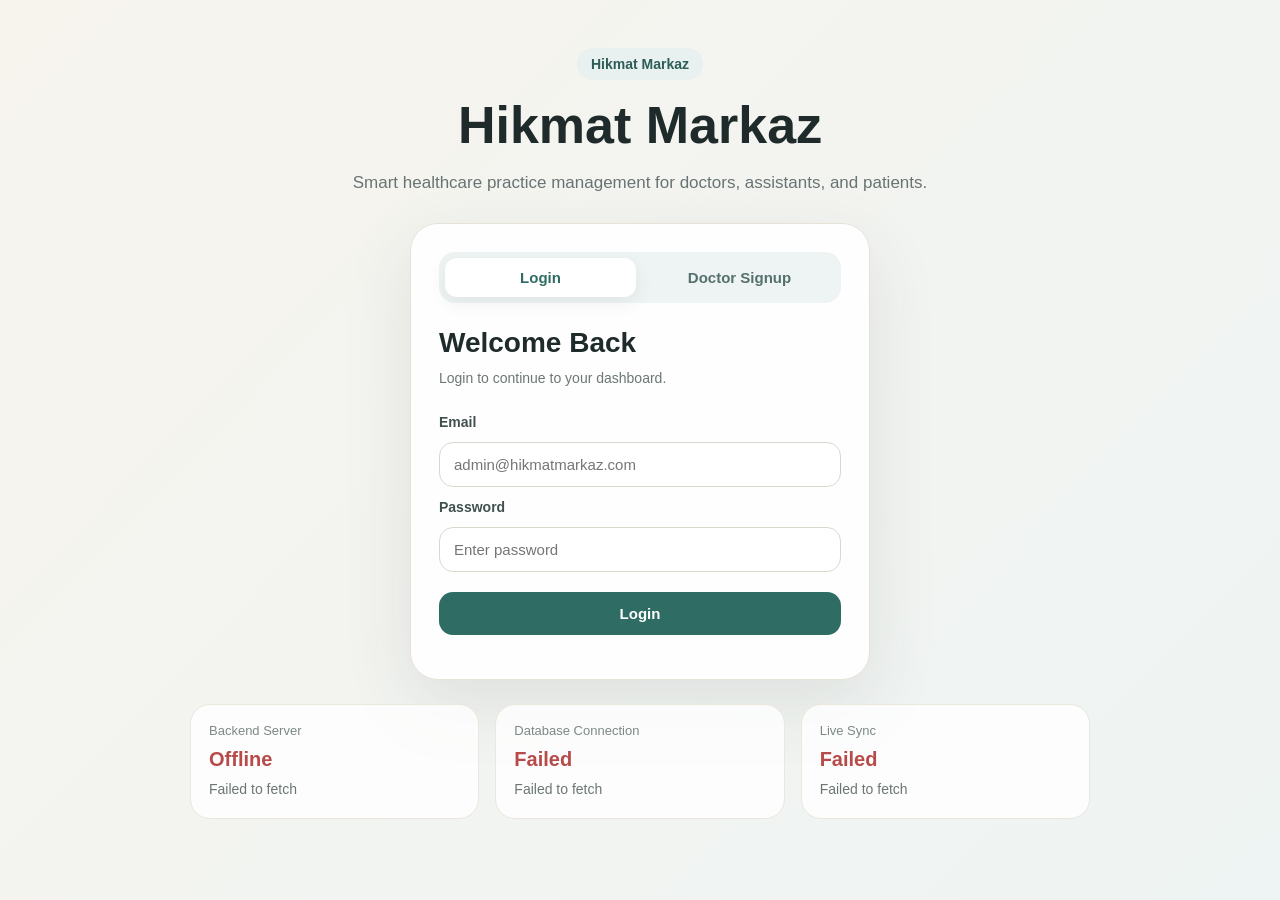
==== frontend/dashboard.html @ 4fc1a4f5 "Improve doctor schedule management" ====
<!DOCTYPE html>
<html lang="en">
<head>
    <meta charset="UTF-8">
    <title>Hikmat Markaz Dashboard</title>
    <meta name="viewport" content="width=device-width, initial-scale=1.0">

    <link rel="stylesheet" href="./css/style.css">
</head>
<body>

    <main class="dashboard-page">
        <header class="dashboard-topbar">
            <div>
                <div class="brand-badge">Hikmat Markaz</div>
                <h1 id="dashboardTitle">Dashboard</h1>
                <p id="dashboardSubtitle">Loading your workspace...</p>
            </div>

            <div class="dashboard-user">
                <span id="loggedInRole">Role</span>
                <strong id="loggedInEmail">email@example.com</strong>
                <button id="logoutButton" class="secondary-button" type="button">Logout</button>
            </div>
        </header>

        <section id="adminDashboard" class="dashboard-panel hidden">
            <div class="dashboard-header">
                <div>
                    <h2>Admin Dashboard</h2>
                    <p>Review and manage doctor signup requests.</p>
                </div>

                <button id="refreshPendingDoctorsButton" class="secondary-button" type="button">
                    Refresh
                </button>
            </div>

            <div class="summary-grid">
                <div class="summary-card">
                    <span>Pending Doctors</span>
                    <strong id="pendingDoctorsCount">0</strong>
                </div>

                <div class="summary-card">
                    <span>Approved Doctors</span>
                    <strong id="approvedDoctorsCount">0</strong>
                </div>

                <div class="summary-card">
                    <span>Rejected Doctors</span>
                    <strong id="rejectedDoctorsCount">0</strong>
                </div>
            </div>

            <div id="adminMessage" class="form-result"></div>

            <div id="pendingDoctorsList" class="doctor-list">
                <p class="muted-text">No pending requests loaded yet.</p>
            </div>
        </section>

        <section id="doctorDashboard" class="dashboard-panel hidden">
            <div class="dashboard-header">
                <div>
                    <h2>Doctor Workspace</h2>
                    <p>Manage settings, assistants, queue, appointments, and custom clinical fields.</p>
                </div>

                <button id="refreshDoctorSettingsButton" class="secondary-button" type="button">
                    Refresh
                </button>
            </div>

            <div class="doctor-module-tabs">
                <button class="doctor-module-tab active" type="button" data-doctor-tab="doctorSettingsTab">
                    Settings
                </button>

                <button class="doctor-module-tab" type="button" data-doctor-tab="doctorPaTab">
                    PA List
                </button>

                <button class="doctor-module-tab" type="button" data-doctor-tab="doctorQueueTab">
                    Queue
                </button>

                <button class="doctor-module-tab" type="button" data-doctor-tab="doctorAppointmentsTab">
                    Appointments
                </button>
            </div>

            <div id="doctorSettingsMessage" class="form-result"></div>

            <section id="doctorSettingsTab" class="doctor-module-panel">
                <div class="doctor-settings-grid">
                    <div class="settings-card">
                        <h3>Add Hospital / Clinic</h3>

                        <form id="hospitalForm">
                            <label>Hospital / Clinic Name</label>
                            <input id="hospitalName" type="text" placeholder="Evercare Hospital" required>

                            <label>Address</label>
                            <input id="hospitalAddress" type="text" placeholder="Main Boulevard, Lahore">

                            <label>City</label>
                            <input id="hospitalCity" type="text" placeholder="Lahore" required>

                            <button type="submit">Add Hospital</button>
                        </form>
                    </div>

                    <div class="settings-card">
                        <h3>Add Weekly Schedule</h3>

                        <form id="scheduleForm">
                            <label>Hospital / Clinic</label>
                            <select id="scheduleHospital" required>
                                <option value="">Select hospital</option>
                            </select>

                            <label>Days</label>

                            <div class="schedule-days-box">
                                <label class="day-checkbox">
                                    <input type="checkbox" name="scheduleDay" value="0">
                                    <span>Sunday</span>
                                </label>

                                <label class="day-checkbox">
                                    <input type="checkbox" name="scheduleDay" value="1">
                                    <span>Monday</span>
                                </label>

                                <label class="day-checkbox">
                                    <input type="checkbox" name="scheduleDay" value="2">
                                    <span>Tuesday</span>
                                </label>

                                <label class="day-checkbox">
                                    <input type="checkbox" name="scheduleDay" value="3">
                                    <span>Wednesday</span>
                                </label>

                                <label class="day-checkbox">
                                    <input type="checkbox" name="scheduleDay" value="4">
                                    <span>Thursday</span>
                                </label>

                                <label class="day-checkbox">
                                    <input type="checkbox" name="scheduleDay" value="5">
                                    <span>Friday</span>
                                </label>

                                <label class="day-checkbox">
                                    <input type="checkbox" name="scheduleDay" value="6">
                                    <span>Saturday</span>
                                </label>
                            </div>

                            <p class="field-hint">
                                Select multiple days when timing is same. If timing is different on some days, create a separate schedule entry.
                            </p>

                            <label>Start Time</label>
                            <input id="scheduleStartTime" type="time" required>

                            <label>End Time</label>
                            <input id="scheduleEndTime" type="time" required>

                            <label>Default Consultation Minutes</label>
                            <input id="scheduleDuration" type="number" value="15" min="1" required>

                            <label>Consultation Fee</label>
                            <input id="scheduleFee" type="number" value="0" min="0" required>

                            <button type="submit">Add Schedule</button>
                        </form>
                    </div>

                    <div class="settings-card">
                        <h3>Add Dynamic Form Field</h3>

                        <form id="formFieldForm">
                            <label>Where should this field appear?</label>
                            <select id="fieldContext" required>
                                <option value="patient_intake">PA Patient Intake Form</option>
                                <option value="consultation">Doctor Consultation Form</option>
                            </select>

                            <label>Field Label</label>
                            <input id="fieldLabel" type="text" placeholder="Pregnancy Month" required>

                            <label>Field Type</label>
                            <select id="fieldType" required>
                                <option value="text">Text</option>
                                <option value="number">Number</option>
                                <option value="date">Date</option>
                                <option value="time">Time</option>
                                <option value="textarea">Textarea</option>
                                <option value="select">Dropdown</option>
                                <option value="checkbox">Checkbox</option>
                                <option value="boolean">Yes / No</option>
                            </select>

                            <label>Placeholder</label>
                            <input id="fieldPlaceholder" type="text" placeholder="Enter value">

                            <label>Help Text</label>
                            <input id="fieldHelpText" type="text" placeholder="Optional guidance">

                            <label class="checkbox-row">
                                <input id="fieldRequired" type="checkbox">
                                Required field
                            </label>

                            <button type="submit">Add Field</button>
                        </form>
                    </div>
                </div>

                <div class="settings-lists-grid">
                    <div class="settings-list-card">
                        <h3>Hospitals / Clinics</h3>
                        <div id="doctorHospitalsList" class="compact-list">
                            <p class="muted-text">No hospitals loaded.</p>
                        </div>
                    </div>

                    <div class="settings-list-card">
                        <h3>Schedules</h3>
                        <div id="doctorSchedulesList" class="compact-list">
                            <p class="muted-text">No schedules loaded.</p>
                        </div>
                    </div>

                    <div class="settings-list-card">
                        <h3>Dynamic Fields</h3>
                        <div id="doctorFieldsList" class="compact-list">
                            <p class="muted-text">No fields loaded.</p>
                        </div>
                    </div>
                </div>

                <div class="settings-complete-panel">
                    <div>
                        <h3>Complete Settings</h3>
                        <p>After adding at least one hospital and one schedule, mark your settings as complete.</p>
                    </div>

                    <button id="completeSettingsButton" type="button">
                        Mark Settings Complete
                    </button>
                </div>
            </section>

            <section id="doctorPaTab" class="doctor-module-panel hidden">
                <div class="placeholder-grid">
                    <div class="placeholder-card">PA List</div>
                    <div class="placeholder-card">Invite PA</div>
                    <div class="placeholder-card">PA Hospital Link</div>
                    <div class="placeholder-card">PA Status</div>
                </div>
            </section>

            <section id="doctorQueueTab" class="doctor-module-panel hidden">
                <div class="placeholder-grid">
                    <div class="placeholder-card">Today Queue</div>
                    <div class="placeholder-card">Prioritize Patient</div>
                    <div class="placeholder-card">Start Consultation</div>
                    <div class="placeholder-card">Live Queue Sync</div>
                </div>
            </section>

            <section id="doctorAppointmentsTab" class="doctor-module-panel hidden">
                <div class="placeholder-grid">
                    <div class="placeholder-card">Upcoming Appointments</div>
                    <div class="placeholder-card">Completed Visits</div>
                    <div class="placeholder-card">Pending Payments</div>
                    <div class="placeholder-card">Patient History</div>
                </div>
            </section>
        </section>

        <section id="paDashboard" class="dashboard-panel hidden">
            <div class="dashboard-header">
                <div>
                    <h2>PA Dashboard</h2>
                    <p>Assigned doctors, appointment booking, payments, and prescription printing will appear here.</p>
                </div>
            </div>

            <div class="placeholder-grid">
                <div class="placeholder-card">Assigned Doctors</div>
                <div class="placeholder-card">Book Appointment</div>
                <div class="placeholder-card">Fee Status</div>
                <div class="placeholder-card">Print Prescription</div>
            </div>
        </section>

        <section id="patientDashboard" class="dashboard-panel hidden">
            <div class="dashboard-header">
                <div>
                    <h2>Patient Portal</h2>
                    <p>Your appointments, visit history, and prescriptions will appear here.</p>
                </div>
            </div>

            <div class="placeholder-grid">
                <div class="placeholder-card">My Appointments</div>
                <div class="placeholder-card">My Prescriptions</div>
                <div class="placeholder-card">Request Appointment</div>
                <div class="placeholder-card">Medical History</div>
            </div>
        </section>
    </main>

    <script src="./js/config.js"></script>
    <script src="./js/dashboard.js"></script>
</body>
</html>
---- frontend/css/style.css ----
* {
    box-sizing: border-box;
}

body {
    margin: 0;
    font-family: Inter, Arial, sans-serif;
    background: linear-gradient(135deg, #f7f4ee, #eef4f3);
    color: #24302f;
}

.landing-page {
    min-height: 100vh;
    display: flex;
    flex-direction: column;
    align-items: center;
    padding: 48px 24px;
}

.landing-header {
    text-align: center;
    max-width: 740px;
    margin-bottom: 26px;
}

.brand-badge {
    display: inline-flex;
    padding: 8px 14px;
    border-radius: 999px;
    background: #e8f1ef;
    color: #2d5d56;
    font-size: 14px;
    font-weight: 700;
    margin-bottom: 18px;
}

.landing-header h1 {
    margin: 0;
    font-size: 52px;
    line-height: 1.05;
    color: #1f2b2a;
}

.slogan {
    margin: 16px auto 0;
    color: #687473;
    font-size: 17px;
    line-height: 1.7;
}

.auth-card {
    width: 100%;
    max-width: 460px;
    background: rgba(255, 255, 255, 0.94);
    border: 1px solid #e7e2d8;
    border-radius: 28px;
    padding: 28px;
    box-shadow: 0 24px 70px rgba(50, 60, 60, 0.10);
}

.tab-bar {
    display: grid;
    grid-template-columns: 1fr 1fr;
    gap: 8px;
    background: #eef4f3;
    padding: 6px;
    border-radius: 16px;
    margin-bottom: 24px;
}

.tab-button {
    margin: 0;
    background: transparent;
    color: #55706c;
    border-radius: 12px;
    padding: 11px 10px;
}

.tab-button:hover {
    transform: none;
    background: #e3eeeb;
}

.tab-button.active {
    background: white;
    color: #2f6d64;
    box-shadow: 0 6px 18px rgba(50, 60, 60, 0.08);
}

h2 {
    margin: 0 0 8px;
    font-size: 28px;
    color: #1f2b2a;
}

.auth-note {
    margin: 0 0 24px;
    color: #6c7775;
    font-size: 14px;
    line-height: 1.6;
}

form {
    display: flex;
    flex-direction: column;
    gap: 12px;
}

label {
    color: #40504e;
    font-size: 14px;
    font-weight: 700;
}

input,
textarea,
select {
    width: 100%;
    border: 1px solid #dcd7ce;
    background: white;
    border-radius: 14px;
    padding: 13px 14px;
    font-size: 15px;
    outline: none;
    color: #24302f;
    font-family: inherit;
}

input:focus,
textarea:focus,
select:focus {
    border-color: #2f6d64;
    box-shadow: 0 0 0 4px rgba(47, 109, 100, 0.08);
}

.field-hint {
    margin: -4px 0 4px;
    color: #7d8987;
    font-size: 13px;
    line-height: 1.5;
}

button {
    border: none;
    background: #2f6d64;
    color: white;
    padding: 13px 22px;
    border-radius: 14px;
    font-size: 15px;
    font-weight: 700;
    cursor: pointer;
    transition: 0.2s ease;
    margin-top: 8px;
}

button:hover {
    background: #25584f;
    transform: translateY(-1px);
}

.secondary-button {
    background: #e8f1ef;
    color: #2d5d56;
}

.secondary-button:hover {
    background: #dceae7;
}

.danger-button {
    background: #b84a4a;
}

.danger-button:hover {
    background: #9f3c3c;
}

.form-result {
    margin-top: 16px;
    font-size: 14px;
    line-height: 1.5;
}

.system-status-panel {
    width: 100%;
    max-width: 900px;
    display: grid;
    grid-template-columns: repeat(3, 1fr);
    gap: 16px;
    margin-top: 24px;
}

.status-card {
    background: rgba(255, 255, 255, 0.80);
    border: 1px solid #ece7dd;
    border-radius: 20px;
    padding: 18px;
}

.status-card .label {
    display: block;
    color: #7d8987;
    font-size: 13px;
    margin-bottom: 10px;
}

.status-card strong {
    display: block;
    font-size: 20px;
    color: #263332;
    margin-bottom: 8px;
}

.status-card p {
    margin: 0;
    color: #6c7775;
    font-size: 14px;
    line-height: 1.5;
}

.dashboard-page {
    min-height: 100vh;
    padding: 34px;
}

.dashboard-topbar {
    max-width: 1180px;
    margin: 0 auto 24px;
    background: rgba(255, 255, 255, 0.94);
    border: 1px solid #e7e2d8;
    border-radius: 28px;
    padding: 28px;
    box-shadow: 0 18px 50px rgba(50, 60, 60, 0.08);
    display: flex;
    justify-content: space-between;
    gap: 24px;
    align-items: flex-start;
}

.dashboard-topbar h1 {
    margin: 0;
    font-size: 38px;
    color: #1f2b2a;
}

.dashboard-topbar p {
    margin: 8px 0 0;
    color: #687473;
}

.dashboard-user {
    background: #fbfaf7;
    border: 1px solid #ece7dd;
    border-radius: 18px;
    padding: 16px;
    min-width: 240px;
}

.dashboard-user span {
    display: block;
    color: #2f6d64;
    text-transform: capitalize;
    font-size: 14px;
    font-weight: 700;
}

.dashboard-user strong {
    display: block;
    margin-top: 5px;
    color: #263332;
    font-size: 14px;
    word-break: break-all;
}

.dashboard-panel {
    max-width: 1180px;
    margin: 0 auto;
    background: white;
    border: 1px solid #ece7dd;
    border-radius: 24px;
    padding: 24px;
    box-shadow: 0 18px 50px rgba(50, 60, 60, 0.08);
}

.dashboard-header {
    display: flex;
    align-items: flex-start;
    justify-content: space-between;
    gap: 16px;
    margin-bottom: 18px;
}

.dashboard-header h2 {
    margin: 0;
    color: #1f2b2a;
    font-size: 26px;
}

.dashboard-header p {
    margin: 6px 0 0;
    color: #6c7775;
    font-size: 14px;
}

.doctor-module-tabs {
    display: grid;
    grid-template-columns: repeat(4, 1fr);
    gap: 8px;
    background: #eef4f3;
    padding: 6px;
    border-radius: 18px;
    margin: 10px 0 18px;
}

.doctor-module-tab {
    margin: 0;
    background: transparent;
    color: #55706c;
    border-radius: 13px;
    padding: 12px 10px;
}

.doctor-module-tab:hover {
    transform: none;
    background: #e3eeeb;
}

.doctor-module-tab.active {
    background: white;
    color: #2f6d64;
    box-shadow: 0 6px 18px rgba(50, 60, 60, 0.08);
}

.doctor-module-panel {
    margin-top: 18px;
}

.summary-grid {
    display: grid;
    grid-template-columns: repeat(3, 1fr);
    gap: 12px;
    margin-bottom: 16px;
}

.summary-card,
.placeholder-card {
    background: #fbfaf7;
    border: 1px solid #ece7dd;
    border-radius: 16px;
    padding: 16px;
}

.summary-card span {
    display: block;
    color: #7d8987;
    font-size: 13px;
    margin-bottom: 6px;
}

.summary-card strong {
    display: block;
    color: #2f6d64;
    font-size: 26px;
}

.placeholder-grid {
    display: grid;
    grid-template-columns: repeat(4, 1fr);
    gap: 16px;
}

.placeholder-card {
    color: #2f6d64;
    font-weight: 700;
    min-height: 96px;
    display: flex;
    align-items: center;
}

.doctor-list {
    display: flex;
    flex-direction: column;
    gap: 14px;
}

.doctor-card {
    background: #fbfaf7;
    border: 1px solid #ece7dd;
    border-radius: 18px;
    padding: 16px;
}

.doctor-card h4 {
    margin: 0 0 8px;
    color: #1f2b2a;
    font-size: 18px;
}

.doctor-meta {
    display: grid;
    gap: 6px;
    color: #687473;
    font-size: 14px;
    line-height: 1.5;
}

.doctor-actions {
    display: flex;
    gap: 10px;
    margin-top: 14px;
    flex-wrap: wrap;
}

.reject-reason {
    margin-top: 12px;
    resize: vertical;
    min-height: 80px;
}

.doctor-settings-grid {
    display: grid;
    grid-template-columns: repeat(3, 1fr);
    gap: 18px;
    margin-top: 18px;
}

.settings-card,
.settings-list-card,
.settings-complete-panel {
    background: #fbfaf7;
    border: 1px solid #ece7dd;
    border-radius: 18px;
    padding: 18px;
}

.settings-card h3,
.settings-list-card h3,
.settings-complete-panel h3 {
    margin: 0 0 14px;
    color: #1f2b2a;
    font-size: 18px;
}

.schedule-days-box {
    display: grid;
    grid-template-columns: 1fr 1fr;
    gap: 10px;
    background: white;
    border: 1px solid #dcd7ce;
    border-radius: 16px;
    padding: 12px;
}

.day-checkbox {
    display: flex;
    align-items: center;
    gap: 9px;
    padding: 9px 10px;
    border-radius: 12px;
    background: #fbfaf7;
    border: 1px solid #ece7dd;
    color: #40504e;
    font-size: 14px;
    font-weight: 700;
    cursor: pointer;
}

.day-checkbox input {
    width: auto;
    margin: 0;
    accent-color: #2f6d64;
}

.day-checkbox:hover {
    background: #eef4f3;
}

.settings-lists-grid {
    display: grid;
    grid-template-columns: repeat(3, 1fr);
    gap: 18px;
    margin-top: 18px;
}

.compact-list {
    display: flex;
    flex-direction: column;
    gap: 10px;
}

#doctorSchedulesList {
    max-height: 320px;
    overflow-y: auto;
    padding-right: 6px;
}

#doctorSchedulesList::-webkit-scrollbar {
    width: 8px;
}

#doctorSchedulesList::-webkit-scrollbar-track {
    background: #eef4f3;
    border-radius: 999px;
}

#doctorSchedulesList::-webkit-scrollbar-thumb {
    background: #bdd2cd;
    border-radius: 999px;
}

.compact-item {
    background: white;
    border: 1px solid #ece7dd;
    border-radius: 14px;
    padding: 12px;
}

.compact-item strong {
    display: block;
    color: #263332;
    margin-bottom: 5px;
}

.compact-item span {
    display: block;
    color: #687473;
    font-size: 13px;
    line-height: 1.5;
}

.checkbox-row {
    display: flex;
    align-items: center;
    gap: 8px;
    font-weight: 700;
    color: #40504e;
}

.checkbox-row input {
    width: auto;
}

.settings-complete-panel {
    margin-top: 18px;
    display: flex;
    justify-content: space-between;
    gap: 18px;
    align-items: center;
}

.settings-complete-panel p {
    margin: 0;
    color: #687473;
    font-size: 14px;
    line-height: 1.6;
}

.muted-text {
    color: #7d8987;
    font-size: 14px;
    margin: 0;
}

.hidden {
    display: none !important;
}

.ok {
    color: #2f6d64 !important;
}

.error {
    color: #b84a4a !important;
}

.pending {
    color: #9b7b2f !important;
}

@media (max-width: 1100px) {
    .doctor-settings-grid,
    .settings-lists-grid {
        grid-template-columns: 1fr;
    }

    .settings-complete-panel {
        flex-direction: column;
        align-items: stretch;
    }
}

@media (max-width: 950px) {
    .system-status-panel,
    .summary-grid,
    .placeholder-grid,
    .doctor-module-tabs {
        grid-template-columns: 1fr;
    }

    .schedule-days-box {
        grid-template-columns: 1fr;
    }

    .dashboard-topbar {
        flex-direction: column;
    }

    .dashboard-user {
        width: 100%;
    }

    .landing-header h1 {
        font-size: 38px;
    }

    .dashboard-topbar h1 {
        font-size: 32px;
    }
}
.compact-item-top {
    display: flex;
    align-items: center;
    justify-content: space-between;
    gap: 12px;
    margin-bottom: 6px;
}

.compact-item-top strong {
    margin-bottom: 0;
}

.icon-button {
    width: 34px;
    height: 34px;
    min-width: 34px;
    padding: 0;
    margin: 0;
    border-radius: 10px;
    background: #f6e8e8;
    color: #b84a4a;
    display: inline-flex;
    align-items: center;
    justify-content: center;
    font-size: 15px;
}

.icon-button:hover {
    background: #f0d5d5;
    color: #9f3c3c;
    transform: none;
}
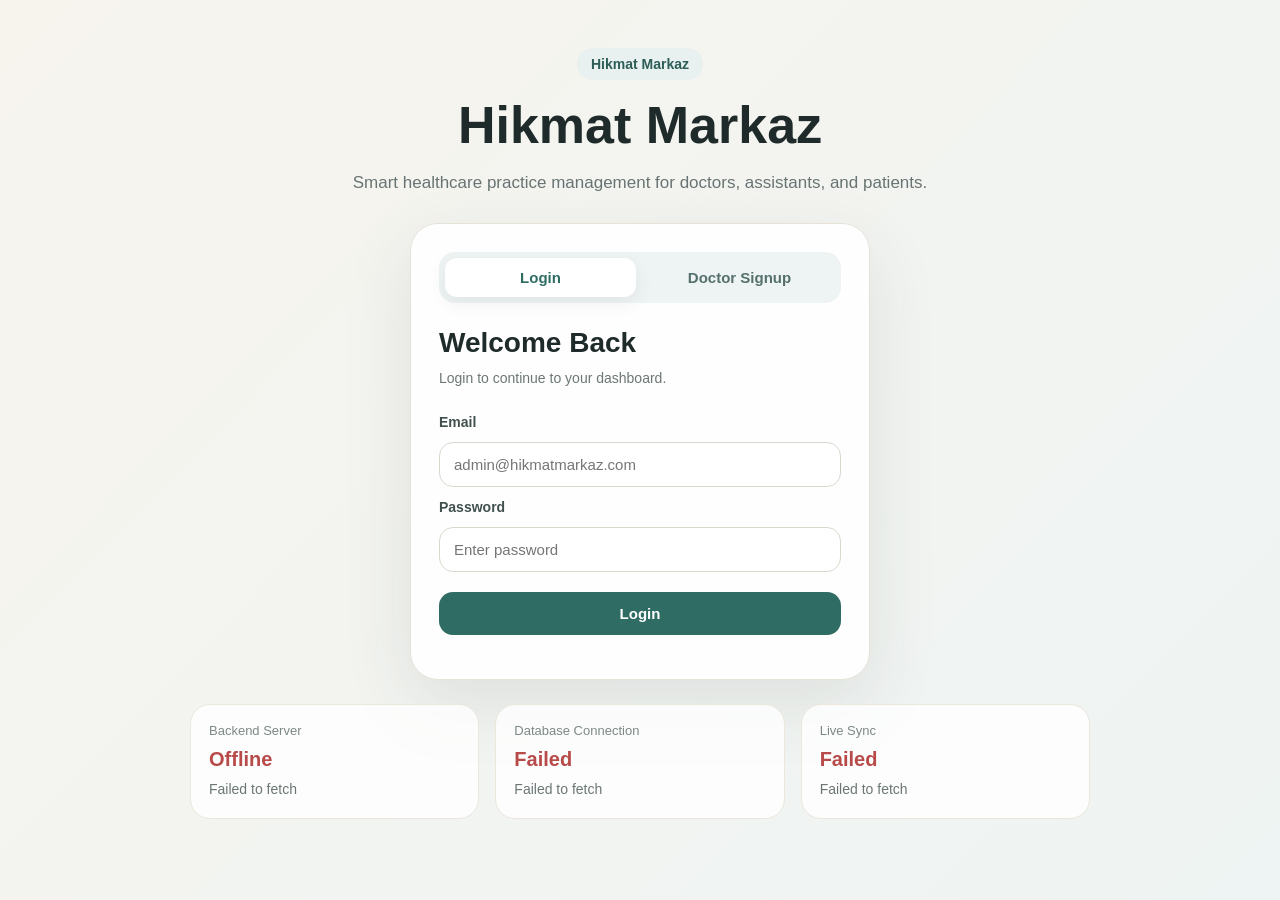
==== commit fb0b3e87: "Add PA invitation and registration flow" ====
--- a/frontend/dashboard.html
+++ b/frontend/dashboard.html
@@ -256,11 +256,54 @@
             </section>
 
             <section id="doctorPaTab" class="doctor-module-panel hidden">
-                <div class="placeholder-grid">
-                    <div class="placeholder-card">PA List</div>
-                    <div class="placeholder-card">Invite PA</div>
-                    <div class="placeholder-card">PA Hospital Link</div>
-                    <div class="placeholder-card">PA Status</div>
+                <div class="dashboard-header">
+                    <div>
+                        <h2>PA List</h2>
+                        <p>Invite PAs by CNIC and email, or link an existing PA to a hospital.</p>
+                    </div>
+
+                    <button id="refreshPaDataButton" class="secondary-button" type="button">
+                        Refresh PA Data
+                    </button>
+                </div>
+
+                <div id="paMessage" class="form-result"></div>
+
+                <div class="pa-grid">
+                    <div class="settings-card">
+                        <h3>Invite / Link PA</h3>
+
+                        <form id="paInviteForm">
+                            <label>Hospital / Clinic</label>
+                            <select id="paInviteHospital" required>
+                                <option value="">Select hospital</option>
+                            </select>
+
+                            <label>PA CNIC</label>
+                            <input id="paInviteCnic" type="text" placeholder="3520212345671" required>
+
+                            <label>PA Email</label>
+                            <input id="paInviteEmail" type="email" placeholder="pa@example.com" required>
+
+                            <button type="submit">Invite / Link PA</button>
+                        </form>
+
+                        <div id="latestInviteBox" class="latest-invite-box hidden"></div>
+                    </div>
+
+                    <div class="settings-list-card">
+                        <h3>Linked PAs</h3>
+                        <div id="linkedPaList" class="compact-list scroll-list">
+                            <p class="muted-text">No linked PAs loaded.</p>
+                        </div>
+                    </div>
+
+                    <div class="settings-list-card">
+                        <h3>PA Invites</h3>
+                        <div id="paInviteList" class="compact-list scroll-list">
+                            <p class="muted-text">No invites loaded.</p>
+                        </div>
+                    </div>
                 </div>
             </section>
 
--- a/frontend/css/style.css
+++ b/frontend/css/style.css
@@ -648,4 +648,85 @@
     background: #f0d5d5;
     color: #9f3c3c;
     transform: none;
+}
+.pa-grid {
+    display: grid;
+    grid-template-columns: 1fr 1fr 1fr;
+    gap: 18px;
+    margin-top: 18px;
+}
+
+.latest-invite-box,
+.invite-status-box {
+    margin-top: 16px;
+    background: white;
+    border: 1px solid #ece7dd;
+    border-radius: 16px;
+    padding: 14px;
+    color: #40504e;
+    font-size: 14px;
+    line-height: 1.6;
+}
+
+.invite-link-row {
+    display: flex;
+    gap: 10px;
+    margin-top: 10px;
+}
+
+.invite-link-row input {
+    flex: 1;
+}
+
+.compact-copy-row {
+    margin-top: 12px;
+}
+
+.scroll-list {
+    max-height: 360px;
+    overflow-y: auto;
+    padding-right: 6px;
+}
+
+.scroll-list::-webkit-scrollbar {
+    width: 8px;
+}
+
+.scroll-list::-webkit-scrollbar-track {
+    background: #eef4f3;
+    border-radius: 999px;
+}
+
+.scroll-list::-webkit-scrollbar-thumb {
+    background: #bdd2cd;
+    border-radius: 999px;
+}
+
+.wider-auth-card {
+    max-width: 560px;
+}
+
+.back-link-box {
+    margin-top: 18px;
+    text-align: center;
+}
+
+.back-link-box a {
+    color: #2f6d64;
+    font-weight: 700;
+    text-decoration: none;
+}
+
+.back-link-box a:hover {
+    text-decoration: underline;
+}
+
+@media (max-width: 1100px) {
+    .pa-grid {
+        grid-template-columns: 1fr;
+    }
+
+    .invite-link-row {
+        flex-direction: column;
+    }
 }
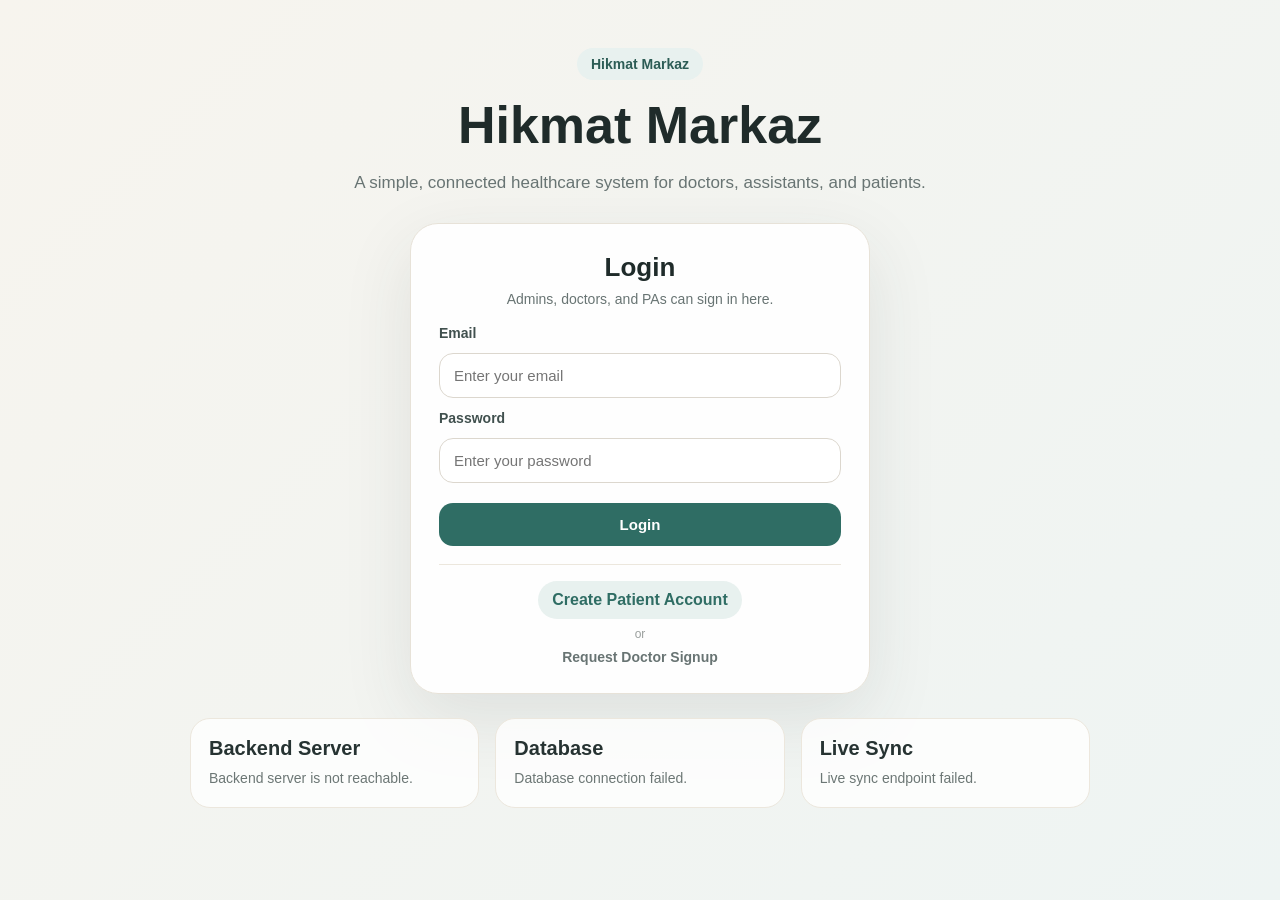
==== commit 0c71006e: "Add patient portal and online appointment request flow" ====
--- a/frontend/dashboard.html
+++ b/frontend/dashboard.html
@@ -329,17 +329,124 @@
         <section id="paDashboard" class="dashboard-panel hidden">
             <div class="dashboard-header">
                 <div>
-                    <h2>PA Dashboard</h2>
-                    <p>Assigned doctors, appointment booking, payments, and prescription printing will appear here.</p>
-                </div>
-            </div>
-
-            <div class="placeholder-grid">
-                <div class="placeholder-card">Assigned Doctors</div>
-                <div class="placeholder-card">Book Appointment</div>
-                <div class="placeholder-card">Fee Status</div>
-                <div class="placeholder-card">Print Prescription</div>
-            </div>
+                    <h2>PA Workspace</h2>
+                    <p>Register patients, book appointments, and manage today’s visits.</p>
+                </div>
+
+                <button id="refreshPaWorkspaceButton" class="secondary-button" type="button">
+                    Refresh
+                </button>
+            </div>
+
+            <div class="doctor-module-tabs">
+                <button class="pa-module-tab active" type="button" data-pa-tab="paAssignmentsTab">
+                    Assigned Doctors
+                </button>
+
+                <button class="pa-module-tab" type="button" data-pa-tab="paBookAppointmentTab">
+                    Book Appointment
+                </button>
+
+                <button class="pa-module-tab" type="button" data-pa-tab="paAppointmentsTab">
+                    Appointments
+                </button>
+            </div>
+
+            <div id="paWorkspaceMessage" class="form-result"></div>
+
+            <section id="paAssignmentsTab" class="pa-module-panel">
+                <div id="paAssignmentsList" class="assignment-grid">
+                    <p class="muted-text">No assignments loaded.</p>
+                </div>
+            </section>
+
+            <section id="paBookAppointmentTab" class="pa-module-panel hidden">
+                <div class="pa-booking-grid">
+                    <div class="settings-card">
+                        <h3>Patient Details</h3>
+
+                        <form id="paAppointmentForm">
+                            <label>Doctor / Hospital</label>
+                            <select id="appointmentAssignment" required>
+                                <option value="">Select doctor assignment</option>
+                            </select>
+
+                            <label>Patient CNIC</label>
+                            <div class="inline-input-row">
+                                <input id="patientCnic" type="text" placeholder="3520212345671" required>
+                                <button id="searchPatientButton" class="secondary-button" type="button">Search</button>
+                            </div>
+
+                            <label>Patient Name</label>
+                            <input id="patientName" type="text" placeholder="Patient full name" required>
+
+                            <label>Gender</label>
+                            <select id="patientGender">
+                                <option value="">Select gender</option>
+                                <option value="male">Male</option>
+                                <option value="female">Female</option>
+                                <option value="other">Other</option>
+                            </select>
+
+                            <label>Date of Birth</label>
+                            <input id="patientDob" type="date">
+
+                            <label>Phone</label>
+                            <input id="patientPhone" type="text" placeholder="03001234567">
+
+                            <label>Email</label>
+                            <input id="patientEmail" type="email" placeholder="patient@example.com">
+
+                            <label>Fee Status</label>
+                            <select id="appointmentFeeStatus" required>
+                                <option value="paid">Paid</option>
+                                <option value="pending">Pending</option>
+                                <option value="waived">Waived</option>
+                            </select>
+
+                            <label>Notes</label>
+                            <textarea id="appointmentNotes" placeholder="Optional notes"></textarea>
+
+                            <button id="loadSlotsButton" type="button">
+                                Load Available Slots
+                            </button>
+                        </form>
+                    </div>
+
+                    <div class="settings-list-card">
+                        <h3>Available Slots</h3>
+                        <div id="availableSlotsList" class="compact-list scroll-list tall-scroll-list">
+                            <p class="muted-text">Select assignment and load slots.</p>
+                        </div>
+                    </div>
+
+                    <div class="settings-card">
+                        <h3>Selected Slot</h3>
+                        <div id="selectedSlotBox" class="selected-slot-box">
+                            <p class="muted-text">No slot selected.</p>
+                        </div>
+
+                        <button id="bookAppointmentButton" type="button">
+                            Book Appointment
+                        </button>
+                    </div>
+                </div>
+            </section>
+
+            <section id="paAppointmentsTab" class="pa-module-panel hidden">
+                <div class="dashboard-header">
+                    <div>
+                        <h2>Today’s Appointments</h2>
+                        <p>Appointments booked by this PA for the selected date.</p>
+                    </div>
+
+                    <input id="paAppointmentsDate" type="date">
+                </div>
+
+                <div id="paAppointmentsList" class="compact-list scroll-list tall-scroll-list">
+                    <p class="muted-text">No appointments loaded.</p>
+                </div>
+            </section>
         </section>
 
         <section id="patientDashboard" class="dashboard-panel hidden">
@@ -361,5 +468,10 @@
 
     <script src="./js/config.js"></script>
     <script src="./js/dashboard.js"></script>
+    <script src="./js/doctor-queue.js"></script>
+    <script src="./js/prescriptions.js"></script>
+    <script src="./js/patient-portal.js"></script>
+    <script src="./js/pa-online-requests.js"></script>
+
 </body>
 </html>
--- a/frontend/css/style.css
+++ b/frontend/css/style.css
@@ -729,4 +729,525 @@
     .invite-link-row {
         flex-direction: column;
     }
+}
+.assignment-grid {
+    display: grid;
+    grid-template-columns: repeat(3, 1fr);
+    gap: 18px;
+    margin-top: 18px;
+}
+
+.assignment-card {
+    background: #fbfaf7;
+    border: 1px solid #ece7dd;
+    border-radius: 18px;
+    padding: 18px;
+}
+
+.assignment-card strong {
+    display: block;
+    color: #1f2b2a;
+    font-size: 18px;
+    margin-bottom: 8px;
+}
+
+.assignment-card span {
+    display: block;
+    color: #687473;
+    font-size: 14px;
+    line-height: 1.6;
+}
+
+.pa-booking-grid {
+    display: grid;
+    grid-template-columns: 1.15fr 1fr 0.8fr;
+    gap: 18px;
+    margin-top: 18px;
+}
+
+.inline-input-row {
+    display: flex;
+    gap: 10px;
+}
+
+.inline-input-row input {
+    flex: 1;
+}
+
+.inline-input-row button {
+    margin-top: 0;
+    white-space: nowrap;
+}
+
+.tall-scroll-list {
+    max-height: 520px;
+}
+
+.slot-button {
+    width: 100%;
+    text-align: left;
+    background: white;
+    color: #40504e;
+    border: 1px solid #ece7dd;
+    border-radius: 14px;
+    padding: 12px;
+    margin: 0;
+}
+
+.slot-button:hover {
+    background: #eef4f3;
+    color: #2f6d64;
+    transform: none;
+}
+
+.slot-button.selected {
+    border-color: #2f6d64;
+    background: #e8f1ef;
+}
+
+.slot-button strong,
+.slot-button span {
+    display: block;
+}
+
+.slot-button strong {
+    color: #1f2b2a;
+    margin-bottom: 5px;
+}
+
+.slot-button span {
+    color: #687473;
+    font-size: 13px;
+    line-height: 1.5;
+}
+
+.selected-slot-box {
+    margin-bottom: 12px;
+}
+
+@media (max-width: 1100px) {
+    .assignment-grid,
+    .pa-booking-grid {
+        grid-template-columns: 1fr;
+    }
+
+    .inline-input-row {
+        flex-direction: column;
+    }
+}
+.queue-filter-grid {
+    display: grid;
+    grid-template-columns: repeat(4, 1fr);
+    gap: 14px;
+    margin-top: 18px;
+}
+
+.doctor-queue-layout {
+    display: grid;
+    grid-template-columns: 0.9fr 1.3fr;
+    gap: 18px;
+    margin-top: 18px;
+}
+
+.queue-appointment-card {
+    background: white;
+    border: 1px solid #ece7dd;
+    border-radius: 16px;
+    padding: 14px;
+}
+
+.queue-card-top {
+    display: flex;
+    justify-content: space-between;
+    gap: 12px;
+    align-items: flex-start;
+    margin-bottom: 10px;
+}
+
+.queue-card-top strong {
+    display: block;
+    color: #1f2b2a;
+    font-size: 17px;
+}
+
+.queue-card-top span {
+    display: block;
+    color: #687473;
+    font-size: 13px;
+    margin-top: 4px;
+}
+
+.queue-status-pill {
+    border-radius: 999px;
+    padding: 6px 10px;
+    font-size: 12px;
+    font-weight: 700;
+    white-space: nowrap;
+    background: #eef4f3;
+    color: #2f6d64;
+}
+
+.queue-status-pill.pending_fee {
+    background: #fff2d8;
+    color: #9b6b1e;
+}
+
+.queue-status-pill.waiting {
+    background: #e8f1ef;
+    color: #2f6d64;
+}
+
+.queue-status-pill.in_consultation {
+    background: #e7ecff;
+    color: #334b9b;
+}
+
+.queue-status-pill.completed {
+    background: #e8f5e8;
+    color: #2f6b35;
+}
+
+.queue-card-meta {
+    display: grid;
+    gap: 5px;
+    color: #687473;
+    font-size: 13px;
+    line-height: 1.5;
+}
+
+.queue-card-actions {
+    display: flex;
+    gap: 8px;
+    flex-wrap: wrap;
+    margin-top: 12px;
+}
+
+.queue-card-actions button {
+    margin-top: 0;
+    padding: 10px 12px;
+    font-size: 13px;
+}
+
+.consultation-panel-card {
+    min-height: 520px;
+}
+
+.consultation-summary {
+    background: white;
+    border: 1px solid #ece7dd;
+    border-radius: 16px;
+    padding: 14px;
+    margin-bottom: 14px;
+}
+
+.consultation-summary strong {
+    display: block;
+    font-size: 18px;
+    color: #1f2b2a;
+    margin-bottom: 8px;
+}
+
+.consultation-summary span {
+    display: block;
+    color: #687473;
+    font-size: 13px;
+    line-height: 1.6;
+}
+
+.previous-history-box {
+    background: white;
+    border: 1px solid #ece7dd;
+    border-radius: 16px;
+    padding: 14px;
+    margin-bottom: 14px;
+}
+
+.previous-history-box h4,
+.consultation-form h4 {
+    margin: 0 0 12px;
+    color: #1f2b2a;
+}
+
+.history-item {
+    border-top: 1px solid #ece7dd;
+    padding-top: 10px;
+    margin-top: 10px;
+}
+
+.history-item strong,
+.history-item span {
+    display: block;
+}
+
+.history-item strong {
+    color: #1f2b2a;
+    margin-bottom: 5px;
+}
+
+.history-item span {
+    color: #687473;
+    font-size: 13px;
+    line-height: 1.5;
+}
+
+.consultation-form {
+    background: white;
+    border: 1px solid #ece7dd;
+    border-radius: 16px;
+    padding: 14px;
+}
+
+.consultation-field-grid {
+    display: grid;
+    grid-template-columns: repeat(4, 1fr);
+    gap: 10px;
+}
+
+.dynamic-consultation-fields {
+    display: grid;
+    grid-template-columns: 1fr 1fr;
+    gap: 12px;
+    margin-bottom: 12px;
+}
+
+@media (max-width: 1100px) {
+    .queue-filter-grid,
+    .doctor-queue-layout,
+    .consultation-field-grid,
+    .dynamic-consultation-fields {
+        grid-template-columns: 1fr;
+    }
+}
+.prescription-layout {
+    display: grid;
+    grid-template-columns: 0.8fr 1fr 1.25fr;
+    gap: 18px;
+    margin-top: 18px;
+}
+
+.prescription-patient-box {
+    margin-top: 16px;
+}
+
+.prescription-visit-card {
+    background: white;
+    border: 1px solid #ece7dd;
+    border-radius: 16px;
+    padding: 14px;
+}
+
+.prescription-visit-card strong,
+.prescription-visit-card span {
+    display: block;
+}
+
+.prescription-visit-card strong {
+    color: #1f2b2a;
+    margin-bottom: 6px;
+}
+
+.prescription-visit-card span {
+    color: #687473;
+    font-size: 13px;
+    line-height: 1.5;
+}
+
+.prescription-visit-card button {
+    margin-top: 10px;
+}
+
+.prescription-preview-card {
+    min-height: 560px;
+}
+
+.prescription-preview-box {
+    max-height: 560px;
+    overflow-y: auto;
+    padding-right: 6px;
+    margin-bottom: 14px;
+}
+
+.prescription-document {
+    background: white;
+    border: 1px solid #ece7dd;
+    border-radius: 18px;
+    padding: 18px;
+}
+
+.prescription-header {
+    display: flex;
+    justify-content: space-between;
+    gap: 18px;
+    border-bottom: 1px solid #ece7dd;
+    padding-bottom: 14px;
+    margin-bottom: 14px;
+}
+
+.prescription-header h2 {
+    margin: 0;
+    color: #1f2b2a;
+}
+
+.prescription-header p,
+.prescription-header span {
+    display: block;
+    color: #687473;
+    font-size: 13px;
+    margin: 4px 0 0;
+}
+
+.prescription-header strong {
+    display: block;
+    color: #1f2b2a;
+    font-size: 16px;
+}
+
+.prescription-section {
+    border-bottom: 1px solid #f0ebe3;
+    padding: 12px 0;
+}
+
+.prescription-section h4 {
+    margin: 0 0 8px;
+    color: #1f2b2a;
+}
+
+.prescription-section p {
+    margin: 4px 0;
+    color: #40504e;
+    line-height: 1.6;
+}
+
+.prescription-info-grid {
+    display: grid;
+    grid-template-columns: 1fr 1fr;
+    gap: 8px 14px;
+}
+
+.prescription-info-grid span {
+    color: #40504e;
+    font-size: 13px;
+}
+
+.prescription-footer {
+    padding-top: 12px;
+    color: #687473;
+    font-size: 12px;
+}
+
+.prescription-footer p {
+    margin: 4px 0;
+}
+
+@media (max-width: 1100px) {
+    .prescription-layout {
+        grid-template-columns: 1fr;
+    }
+
+    .prescription-header {
+        flex-direction: column;
+    }
+
+    .prescription-info-grid {
+        grid-template-columns: 1fr;
+    }
+}
+.patient-grid,
+.patient-request-grid {
+    display: grid;
+    grid-template-columns: 1fr 1fr;
+    gap: 18px;
+    margin-top: 18px;
+}
+
+.patient-request-grid {
+    grid-template-columns: 0.8fr 1fr 0.8fr;
+}
+
+.online-request-card {
+    background: white;
+    border: 1px solid #ece7dd;
+    border-radius: 16px;
+    padding: 14px;
+}
+
+.online-request-card strong,
+.online-request-card span {
+    display: block;
+}
+
+.online-request-card strong {
+    color: #1f2b2a;
+    margin-bottom: 7px;
+}
+
+.online-request-card span {
+    color: #687473;
+    font-size: 13px;
+    line-height: 1.5;
+}
+
+@media (max-width: 1100px) {
+    .patient-grid,
+    .patient-request-grid {
+        grid-template-columns: 1fr;
+    }
+}
+.auth-card-header {
+    text-align: center;
+    margin-bottom: 18px;
+}
+
+.auth-card-header h2 {
+    margin: 0;
+    color: #1f2b2a;
+    font-size: 26px;
+}
+
+.auth-card-header p {
+    margin: 8px 0 0;
+    color: #687473;
+    font-size: 14px;
+}
+
+.auth-links-box {
+    margin-top: 18px;
+    padding-top: 16px;
+    border-top: 1px solid #ece7dd;
+    display: flex;
+    flex-direction: column;
+    align-items: center;
+    gap: 8px;
+    text-align: center;
+}
+
+.auth-links-box a {
+    text-decoration: none;
+    font-weight: 700;
+}
+
+.primary-auth-link {
+    color: #2f6d64;
+    background: #e8f1ef;
+    padding: 10px 14px;
+    border-radius: 999px;
+    width: fit-content;
+}
+
+.primary-auth-link:hover {
+    background: #dcebe8;
+}
+
+.secondary-auth-link {
+    color: #687473;
+    font-size: 14px;
+}
+
+.secondary-auth-link:hover {
+    color: #2f6d64;
+}
+
+.auth-link-divider {
+    color: #9a9f9d;
+    font-size: 12px;
 }
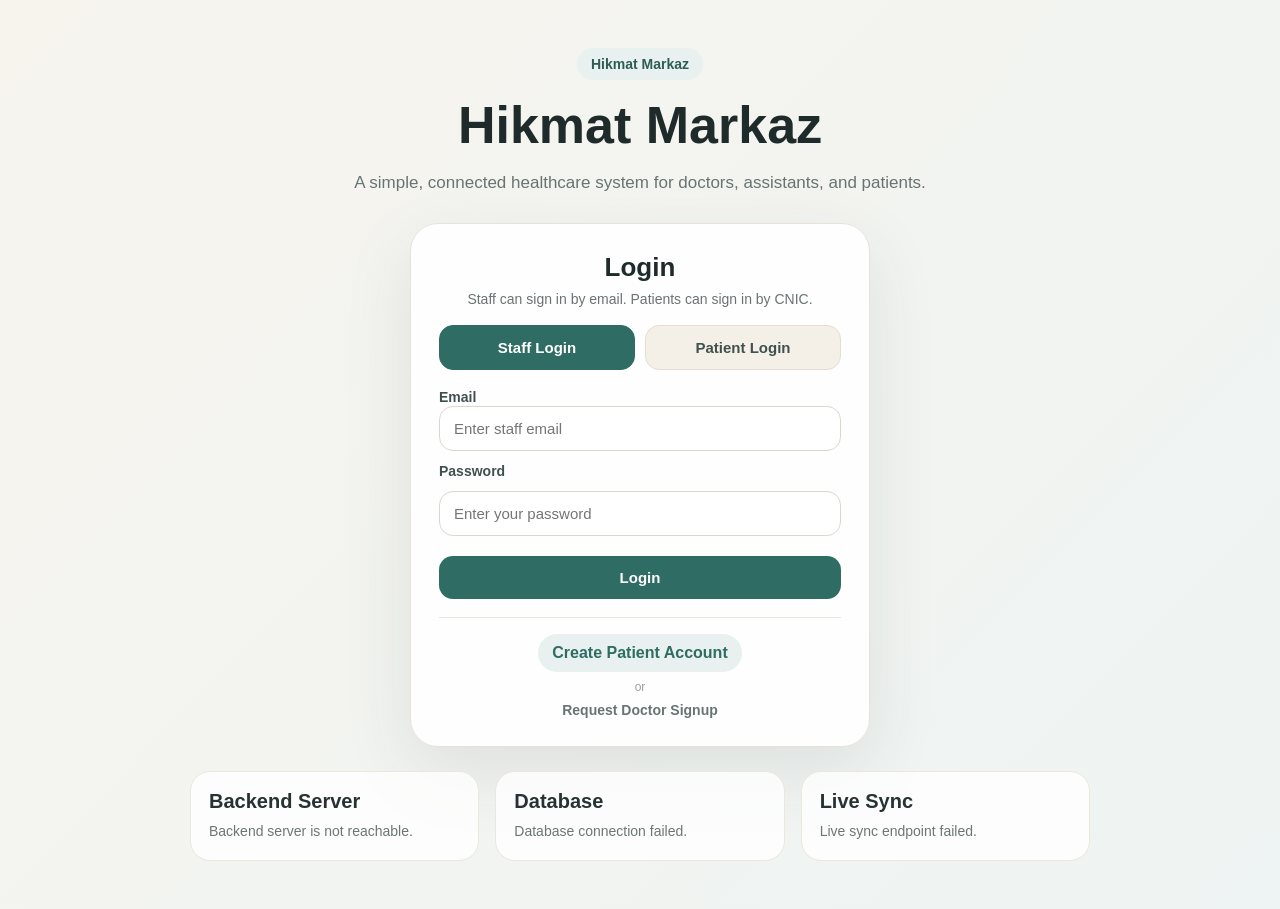
==== commit f19427f1: "Finalize patient portal, data integrity, payments and deployment readiness" ====
--- a/frontend/dashboard.html
+++ b/frontend/dashboard.html
@@ -467,8 +467,12 @@
     </main>
 
     <script src="./js/config.js"></script>
+    <script src="./js/data-integrity.js"></script>
     <script src="./js/dashboard.js"></script>
     <script src="./js/doctor-queue.js"></script>
+    <script src="./js/doctor-appointments.js"></script>
+    <script src="./js/doctor-finance.js"></script>
+    <script src="./js/pa-payments.js"></script>
     <script src="./js/prescriptions.js"></script>
     <script src="./js/patient-portal.js"></script>
     <script src="./js/pa-online-requests.js"></script>
--- a/frontend/css/style.css
+++ b/frontend/css/style.css
@@ -1250,4 +1250,163 @@
 .auth-link-divider {
     color: #9a9f9d;
     font-size: 12px;
+}
+.appointment-filter-grid,
+.finance-filter-grid {
+    display: grid;
+    grid-template-columns: repeat(4, 1fr);
+    gap: 14px;
+    margin-top: 18px;
+}
+
+.doctor-appointments-layout {
+    display: grid;
+    grid-template-columns: 1fr 1.25fr;
+    gap: 18px;
+    margin-top: 18px;
+}
+
+.doctor-appointment-card {
+    background: white;
+    border: 1px solid #ece7dd;
+    border-radius: 16px;
+    padding: 14px;
+}
+
+.appointment-detail-card {
+    min-height: 560px;
+}
+
+.appointment-detail-section {
+    background: white;
+    border: 1px solid #ece7dd;
+    border-radius: 16px;
+    padding: 14px;
+    margin-bottom: 12px;
+}
+
+.appointment-detail-section h4 {
+    margin: 0 0 10px;
+    color: #1f2b2a;
+}
+
+.appointment-detail-section p {
+    margin: 6px 0;
+    color: #40504e;
+    font-size: 14px;
+    line-height: 1.5;
+}
+
+.payment-form-grid {
+    display: grid;
+    grid-template-columns: repeat(3, 1fr);
+    gap: 12px;
+}
+
+.mini-log-item {
+    border-top: 1px solid #ece7dd;
+    padding-top: 10px;
+    margin-top: 10px;
+}
+
+.mini-log-item strong,
+.mini-log-item span {
+    display: block;
+}
+
+.mini-log-item strong {
+    color: #1f2b2a;
+    margin-bottom: 5px;
+}
+
+.mini-log-item span {
+    color: #687473;
+    font-size: 13px;
+    line-height: 1.5;
+}
+
+.finance-summary-grid {
+    display: grid;
+    grid-template-columns: repeat(5, 1fr);
+    gap: 14px;
+    margin-top: 18px;
+}
+
+.finance-card {
+    background: white;
+    border: 1px solid #ece7dd;
+    border-radius: 18px;
+    padding: 16px;
+    box-shadow: 0 10px 24px rgba(51, 61, 58, 0.06);
+}
+
+.finance-card span {
+    display: block;
+    color: #687473;
+    font-size: 13px;
+    margin-bottom: 8px;
+}
+
+.finance-card strong {
+    display: block;
+    color: #1f2b2a;
+    font-size: 22px;
+}
+
+.finance-breakdown-grid {
+    display: grid;
+    grid-template-columns: repeat(2, 1fr);
+    gap: 18px;
+    margin-top: 18px;
+}
+
+.finance-wide-card {
+    grid-column: 1 / -1;
+}
+
+@media (max-width: 1200px) {
+    .appointment-filter-grid,
+    .finance-filter-grid,
+    .finance-summary-grid,
+    .doctor-appointments-layout,
+    .finance-breakdown-grid,
+    .payment-form-grid {
+        grid-template-columns: 1fr;
+    }
+
+    .finance-wide-card {
+        grid-column: auto;
+    }
+}
+.login-role-toggle {
+    display: grid;
+    grid-template-columns: 1fr 1fr;
+    gap: 10px;
+    margin: 16px 0 18px;
+}
+
+.login-role-toggle button {
+    margin: 0;
+    background: #f4f0e8;
+    color: #40504e;
+    border: 1px solid #e4ded2;
+}
+
+.login-role-toggle button.active {
+    background: #2f6d64;
+    color: white;
+    border-color: #2f6d64;
+}
+
+.payment-form-grid {
+    display: grid;
+    grid-template-columns: repeat(3, 1fr);
+    gap: 12px;
+    margin: 12px 0;
+}
+
+@media (max-width: 900px) {
+    .payment-form-grid {
+        grid-template-columns: 1fr;
+    }
 }
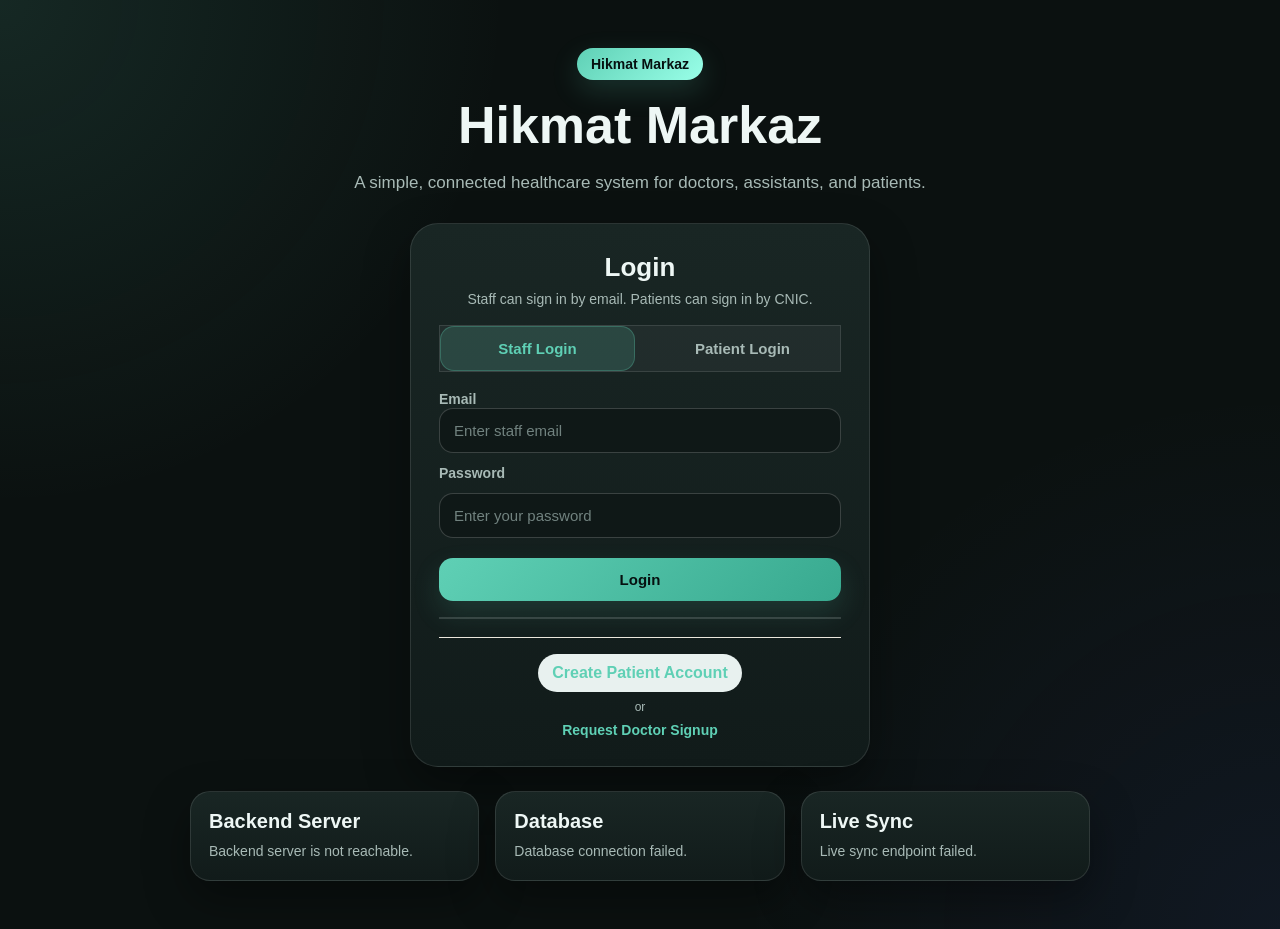
==== commit f4ba599e: "saad req." ====
--- a/frontend/dashboard.html
+++ b/frontend/dashboard.html
@@ -476,6 +476,8 @@
     <script src="./js/prescriptions.js"></script>
     <script src="./js/patient-portal.js"></script>
     <script src="./js/pa-online-requests.js"></script>
+    <script src="./js/ui-guard.js"></script>
+    <script src="./js/doctor-settings-bridge.js"></script>
 
 </body>
 </html>
--- a/frontend/css/style.css
+++ b/frontend/css/style.css
@@ -1409,4 +1409,447 @@
     .payment-form-grid {
         grid-template-columns: 1fr;
     }
+}
+
+/* ============================================================
+   Hikmat Markaz - Professional Dark Theme Override
+   Paste at the END of frontend/css/style.css
+   ============================================================ */
+
+/* ============================================================
+   Hikmat Markaz - Unified Dark Theme + Safe Interaction Fix
+   Keep this as the ONLY dark theme override.
+   ============================================================ */
+
+:root {
+    --dark-bg: #0b1110;
+    --dark-panel: #111b1a;
+    --dark-card: #192624;
+    --dark-card-2: #20312e;
+    --dark-input: #0f1817;
+
+    --dark-border: rgba(255, 255, 255, 0.11);
+    --dark-border-strong: rgba(255, 255, 255, 0.18);
+
+    --dark-text: #eef7f5;
+    --dark-muted: #a8bab6;
+    --dark-soft: #7f918d;
+
+    --dark-accent: #5fd0b5;
+    --dark-accent-2: #38a98f;
+    --dark-accent-soft: rgba(95, 208, 181, 0.16);
+
+    --dark-danger: #ff7777;
+    --dark-danger-soft: rgba(255, 119, 119, 0.16);
+    --dark-warning: #f2ca72;
+    --dark-warning-soft: rgba(242, 202, 114, 0.16);
+    --dark-success: #74dfa9;
+    --dark-success-soft: rgba(116, 223, 169, 0.16);
+
+    --dark-shadow: 0 18px 45px rgba(0, 0, 0, 0.36);
+}
+
+/* Global */
+html,
+body {
+    min-height: 100%;
+    background:
+        radial-gradient(circle at top left, rgba(95, 208, 181, 0.12), transparent 32%),
+        radial-gradient(circle at bottom right, rgba(88, 108, 255, 0.08), transparent 34%),
+        var(--dark-bg) !important;
+    color: var(--dark-text) !important;
+}
+
+.hidden {
+    display: none !important;
+}
+
+* {
+    border-color: var(--dark-border);
+}
+
+/* Main pages */
+.landing-page,
+.dashboard-page,
+.dashboard-panel,
+.admin-module-panel,
+.doctor-module-panel,
+.pa-module-panel,
+.patient-module-panel {
+    background: transparent !important;
+    color: var(--dark-text) !important;
+}
+
+/* Top bars and large containers */
+.dashboard-topbar,
+.main-dashboard-header,
+.dashboard-header,
+.auth-card,
+.status-card,
+.dashboard-user,
+.dashboard-user-box,
+.dashboard-panel {
+    background: linear-gradient(180deg, var(--dark-card), var(--dark-panel)) !important;
+    border: 1px solid var(--dark-border) !important;
+    color: var(--dark-text) !important;
+    box-shadow: var(--dark-shadow) !important;
+}
+
+/* Cards */
+.summary-card,
+.placeholder-card,
+.doctor-card,
+.settings-card,
+.settings-list-card,
+.settings-complete-panel,
+.assignment-card,
+.latest-invite-box,
+.invite-status-box,
+.queue-appointment-card,
+.queue-card,
+.consultation-panel-card,
+.consultation-summary,
+.previous-history-box,
+.consultation-form,
+.history-item,
+.prescription-patient-box,
+.prescription-visit-card,
+.prescription-preview-card,
+.prescription-document,
+.prescription-section,
+.online-request-card,
+.doctor-appointment-card,
+.appointment-detail-card,
+.appointment-detail-section,
+.finance-card,
+.compact-item,
+.back-link-box,
+.mini-log-item,
+.patient-card,
+.prescription-card {
+    background: linear-gradient(180deg, var(--dark-card), var(--dark-panel)) !important;
+    border: 1px solid var(--dark-border) !important;
+    color: var(--dark-text) !important;
+    box-shadow: 0 12px 32px rgba(0, 0, 0, 0.26) !important;
+}
+
+/* Grid/list wrappers should not become white */
+.system-status-panel,
+.summary-grid,
+.placeholder-grid,
+.doctor-settings-grid,
+.settings-lists-grid,
+.pa-grid,
+.assignment-grid,
+.pa-booking-grid,
+.patient-grid,
+.patient-request-grid,
+.queue-filter-grid,
+.doctor-queue-layout,
+.prescription-layout,
+.appointment-filter-grid,
+.finance-filter-grid,
+.finance-summary-grid,
+.finance-breakdown-grid,
+.payment-form-grid,
+.compact-list,
+.scroll-list,
+.tall-scroll-list {
+    background: transparent !important;
+    color: var(--dark-text) !important;
+    box-shadow: none !important;
+}
+
+/* Form sections */
+form,
+.schedule-days-box,
+.day-checkbox,
+.checkbox-row,
+.checkbox-grid label,
+.inline-input-row,
+.selected-slot-box,
+.invite-link-row,
+.compact-copy-row {
+    background: transparent !important;
+    color: var(--dark-muted) !important;
+    border-color: var(--dark-border) !important;
+}
+
+.day-checkbox,
+.checkbox-grid label {
+    background: rgba(255, 255, 255, 0.045) !important;
+    border: 1px solid var(--dark-border) !important;
+}
+
+/* Text */
+h1,
+h2,
+h3,
+h4,
+h5,
+h6,
+strong,
+b {
+    color: var(--dark-text) !important;
+}
+
+p,
+span,
+small,
+label,
+li,
+td,
+th,
+.doctor-meta,
+.prescription-footer {
+    color: var(--dark-muted) !important;
+}
+
+.muted-text,
+.field-hint {
+    color: var(--dark-soft) !important;
+}
+
+.brand-badge {
+    background: linear-gradient(135deg, var(--dark-accent), #99ffe8) !important;
+    color: #061110 !important;
+    border: none !important;
+    box-shadow: 0 10px 28px rgba(95, 208, 181, 0.18) !important;
+}
+
+/* Inputs */
+input,
+textarea,
+select {
+    background: var(--dark-input) !important;
+    color: var(--dark-text) !important;
+    border: 1px solid var(--dark-border-strong) !important;
+    box-shadow: none !important;
+}
+
+input::placeholder,
+textarea::placeholder {
+    color: #71827f !important;
+}
+
+input:focus,
+textarea:focus,
+select:focus {
+    border-color: var(--dark-accent) !important;
+    box-shadow: 0 0 0 3px var(--dark-accent-soft) !important;
+}
+
+select option {
+    background: var(--dark-card) !important;
+    color: var(--dark-text) !important;
+}
+
+input:-webkit-autofill,
+input:-webkit-autofill:hover,
+input:-webkit-autofill:focus {
+    -webkit-text-fill-color: var(--dark-text) !important;
+    box-shadow: 0 0 0 1000px var(--dark-input) inset !important;
+}
+
+/* Buttons */
+button,
+.auth-card button,
+.settings-card button,
+.queue-card-actions button,
+.slot-button {
+    pointer-events: auto !important;
+    cursor: pointer !important;
+    background: linear-gradient(135deg, var(--dark-accent), var(--dark-accent-2)) !important;
+    color: #061110 !important;
+    border: none !important;
+    box-shadow: 0 12px 28px rgba(95, 208, 181, 0.15) !important;
+}
+
+button:hover,
+.slot-button:hover {
+    transform: translateY(-1px);
+    box-shadow: 0 16px 34px rgba(95, 208, 181, 0.22) !important;
+}
+
+.secondary-button {
+    background: rgba(255, 255, 255, 0.08) !important;
+    color: var(--dark-text) !important;
+    border: 1px solid var(--dark-border-strong) !important;
+    box-shadow: none !important;
+}
+
+.danger-button,
+.icon-button {
+    background: var(--dark-danger-soft) !important;
+    color: #ffb0b0 !important;
+    border: 1px solid rgba(255, 119, 119, 0.28) !important;
+    box-shadow: none !important;
+}
+
+/* Tabs */
+.tab-bar,
+.doctor-module-tabs,
+.login-role-toggle {
+    background: rgba(255, 255, 255, 0.045) !important;
+    border: 1px solid var(--dark-border) !important;
+    box-shadow: none !important;
+}
+
+.tab-button,
+.doctor-module-tab,
+.pa-module-tab,
+.admin-module-tab,
+.patient-module-tab,
+.login-role-toggle button {
+    pointer-events: auto !important;
+    cursor: pointer !important;
+    background: transparent !important;
+    color: var(--dark-muted) !important;
+    border: 1px solid transparent !important;
+    box-shadow: none !important;
+}
+
+.tab-button.active,
+.doctor-module-tab.active,
+.pa-module-tab.active,
+.admin-module-tab.active,
+.patient-module-tab.active,
+.login-role-toggle button.active {
+    background: var(--dark-accent-soft) !important;
+    color: var(--dark-accent) !important;
+    border-color: rgba(95, 208, 181, 0.28) !important;
+}
+
+/* Slots */
+.slot-button {
+    background: rgba(255, 255, 255, 0.045) !important;
+    color: var(--dark-text) !important;
+    border: 1px solid var(--dark-border) !important;
+    text-align: left !important;
+}
+
+.slot-button.selected {
+    background: var(--dark-accent-soft) !important;
+    border-color: var(--dark-accent) !important;
+}
+
+/* Status pills */
+.queue-status-pill,
+.status-pill {
+    background: rgba(255, 255, 255, 0.08) !important;
+    color: var(--dark-muted) !important;
+    border: 1px solid var(--dark-border) !important;
+}
+
+.queue-status-pill.waiting,
+.queue-status-pill.paid,
+.status-pill.paid {
+    background: var(--dark-success-soft) !important;
+    color: #a2f2cc !important;
+}
+
+.queue-status-pill.pending_fee,
+.queue-status-pill.pending,
+.status-pill.pending {
+    background: var(--dark-warning-soft) !important;
+    color: #f5d98d !important;
+}
+
+.queue-status-pill.completed,
+.status-pill.completed {
+    background: var(--dark-accent-soft) !important;
+    color: var(--dark-accent) !important;
+}
+
+.queue-status-pill.cancelled,
+.queue-status-pill.no_show,
+.status-pill.cancelled,
+.status-pill.no_show {
+    background: var(--dark-danger-soft) !important;
+    color: #ffb0b0 !important;
+}
+
+/* Messages */
+.form-result {
+    background: rgba(255, 255, 255, 0.045) !important;
+    border: 1px solid var(--dark-border) !important;
+    color: var(--dark-muted) !important;
+}
+
+.form-result.ok {
+    background: var(--dark-success-soft) !important;
+    color: #a2f2cc !important;
+}
+
+.form-result.error {
+    background: var(--dark-danger-soft) !important;
+    color: #ffb0b0 !important;
+}
+
+.form-result.pending {
+    background: var(--dark-warning-soft) !important;
+    color: #f5d98d !important;
+}
+
+/* Finance */
+.finance-card strong,
+.summary-card strong {
+    color: var(--dark-accent) !important;
+}
+
+/* Links */
+a {
+    color: var(--dark-accent) !important;
+}
+
+/* Scrollbars */
+#doctorSchedulesList::-webkit-scrollbar-track,
+.scroll-list::-webkit-scrollbar-track,
+.tall-scroll-list::-webkit-scrollbar-track,
+.prescription-preview-box::-webkit-scrollbar-track {
+    background: var(--dark-panel) !important;
+}
+
+#doctorSchedulesList::-webkit-scrollbar-thumb,
+.scroll-list::-webkit-scrollbar-thumb,
+.tall-scroll-list::-webkit-scrollbar-thumb,
+.prescription-preview-box::-webkit-scrollbar-thumb {
+    background: rgba(255, 255, 255, 0.22) !important;
+}
+
+/* Tables */
+table,
+thead,
+tbody,
+tr,
+td,
+th {
+    background: transparent !important;
+    border-color: var(--dark-border) !important;
+}
+
+/* Keep prescription printing white */
+@media print {
+    html,
+    body,
+    .prescription-document,
+    .prescription-document *,
+    .prescription-print-area,
+    .prescription-print-area *,
+    #prescriptionPrintArea,
+    #prescriptionPrintArea * {
+        background: white !important;
+        color: black !important;
+        box-shadow: none !important;
+        border-color: #000 !important;
+    }
+
+    button,
+    .dashboard-topbar,
+    .main-dashboard-header,
+    .doctor-module-tabs,
+    .form-result,
+    .dashboard-header {
+        display: none !important;
+    }
 }
